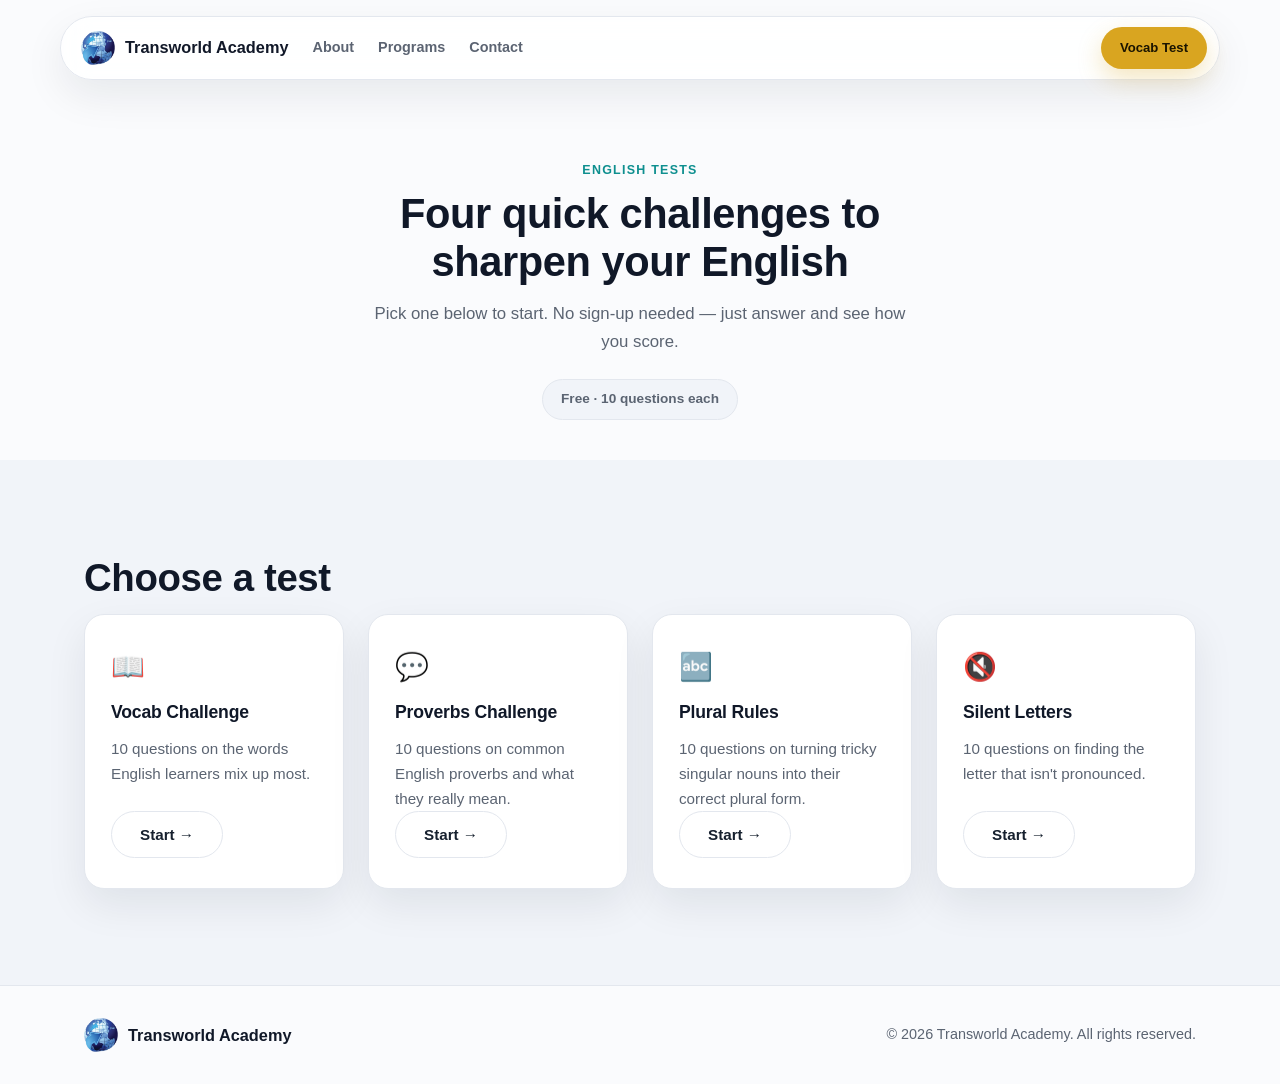
==== vocab-test.html @ 7d9bc0e9 "Add Vocab Test page: 4 quizzes sourced from word-collection data" ====
<!DOCTYPE html>
<html lang="en">
<head>
<meta charset="UTF-8">
<meta name="viewport" content="width=device-width, initial-scale=1.0">
<title>English Tests — Transworld Academy</title>
<meta name="description" content="Four free English tests from Transworld Academy — Vocab Challenge, Proverbs, Plural Rules, and Silent Letters. No sign-up needed.">
<link rel="icon" href="assets/logo.png">
<link rel="stylesheet" href="styles.css">
<link rel="stylesheet" href="quiz.css">
</head>
<body>

<header class="site-header" id="top">
  <div class="nav-pill">
    <a class="brand" href="index.html#top">
      <img src="assets/logo.png" alt="Transworld Academy logo">
      <span class="brand-name">Transworld Academy</span>
    </a>
    <nav class="main-nav">
      <a href="index.html#about">About</a>
      <a href="index.html#programs">Programs</a>
      <a href="index.html#contact">Contact</a>
    </nav>
    <a class="btn btn-primary btn-small" href="vocab-test.html">Vocab Test</a>
    <button class="nav-toggle" id="navToggle" aria-label="Toggle menu" aria-expanded="false">
      <span></span><span></span><span></span>
    </button>
  </div>
</header>

<main>
  <section class="section test-intro">
    <div class="container">
      <span class="section-tag">English Tests</span>
      <h1>Four quick challenges to sharpen your English</h1>
      <p class="section-lead">Pick one below to start. No sign-up needed — just answer and see how you score.</p>
      <span class="test-pill">Free · 10 questions each</span>
    </div>
  </section>

  <section class="section section-alt" id="pickerSection">
    <div class="container">
      <h2>Choose a test</h2>
      <div class="cards three-up test-picker" id="testPicker">
        <article class="bento-cell test-card" data-test="vocab">
          <span class="card-icon">📖</span>
          <h3>Vocab Challenge</h3>
          <p>10 questions on the words English learners mix up most.</p>
          <button class="btn btn-outline test-start">Start →</button>
        </article>
        <article class="bento-cell test-card" data-test="proverbs">
          <span class="card-icon">💬</span>
          <h3>Proverbs Challenge</h3>
          <p>10 questions on common English proverbs and what they really mean.</p>
          <button class="btn btn-outline test-start">Start →</button>
        </article>
        <article class="bento-cell test-card" data-test="plurals">
          <span class="card-icon">🔤</span>
          <h3>Plural Rules</h3>
          <p>10 questions on turning tricky singular nouns into their correct plural form.</p>
          <button class="btn btn-outline test-start">Start →</button>
        </article>
        <article class="bento-cell test-card" data-test="silent">
          <span class="card-icon">🔇</span>
          <h3>Silent Letters</h3>
          <p>10 questions on finding the letter that isn't pronounced.</p>
          <button class="btn btn-outline test-start">Start →</button>
        </article>
      </div>
    </div>
  </section>

  <section class="section quiz-section" id="quizSection" hidden>
    <div class="container quiz-container">
      <div class="quiz-meta">
        <span class="quiz-title" id="quizTitle"></span>
        <span class="quiz-progress" id="quizProgress">Question 1 of 10</span>
        <span class="quiz-score">Score: <span id="quizScore">0 / 0</span></span>
      </div>
      <div class="quiz-card">
        <p class="quiz-prompt" id="quizPrompt"></p>
        <div class="quiz-options" id="quizOptions"></div>
        <button class="btn btn-primary quiz-next" id="quizNext" hidden>Next question</button>
      </div>
    </div>
  </section>

  <section class="section results-section" id="resultsSection" hidden>
    <div class="container results-container">
      <span class="section-tag">Results</span>
      <h2>Here's how you did</h2>
      <div class="results-score" id="resultsScore">0 / 10</div>
      <p class="results-feedback" id="resultsFeedback"></p>
      <div class="results-actions">
        <button class="btn btn-outline" id="retryBtn">Try again</button>
        <button class="btn btn-outline" id="anotherTestBtn">Take another test</button>
        <a class="btn btn-primary" href="tel:+919892179575">Call to enroll</a>
      </div>
    </div>
  </section>
</main>

<footer class="site-footer">
  <div class="container footer-inner">
    <a class="brand" href="index.html#top">
      <img src="assets/logo.png" alt="Transworld Academy logo">
      <span class="brand-name">Transworld Academy</span>
    </a>
    <p>&copy; 2026 Transworld Academy. All rights reserved.</p>
  </div>
</footer>

<script src="script.js"></script>
<script src="assets/data/quiz-data.js"></script>
<script src="vocab-test.js"></script>
</body>
</html>
---- styles.css ----
:root {
  --bg: #fafbfd;
  --surface: #f1f4f9;
  --card: #ffffff;
  --ink-dark: #101828;
  --ink-darker: #0b1220;
  --border: #e3e7ee;
  --text: #16202e;
  --muted: #5b6472;
  --gold: #d9a520;
  --gold-dark: #b98717;
  --teal: #0e8f8f;
  --max-width: 1160px;
  --radius: 20px;
  --radius-sm: 12px;
  --shadow: 0 16px 40px rgba(16, 24, 40, 0.08);
  --shadow-lg: 0 24px 55px rgba(16, 24, 40, 0.12);
}

* {
  box-sizing: border-box;
}

html {
  scroll-behavior: smooth;
}

body {
  margin: 0;
  font-family: -apple-system, BlinkMacSystemFont, "Segoe UI", Roboto, Helvetica, Arial, sans-serif;
  background: var(--bg);
  color: var(--text);
  line-height: 1.65;
}

.container {
  max-width: var(--max-width);
  margin: 0 auto;
  padding: 0 24px;
}

h1, h2, h3 {
  line-height: 1.15;
  margin: 0 0 14px;
  letter-spacing: -0.01em;
  color: var(--ink-dark);
}

p {
  margin: 0 0 16px;
}

a {
  color: inherit;
}

img {
  max-width: 100%;
  display: block;
}

.accent-text {
  color: var(--gold-dark);
}

/* Buttons */
.btn {
  display: inline-flex;
  align-items: center;
  justify-content: center;
  padding: 14px 28px;
  border-radius: 999px;
  font-weight: 700;
  font-size: 0.95rem;
  text-decoration: none;
  transition: transform 0.15s ease, box-shadow 0.15s ease, background 0.15s ease, border-color 0.15s ease;
  border: 1px solid transparent;
  white-space: nowrap;
}

.btn-primary {
  background: var(--gold);
  color: #1a1400;
  box-shadow: 0 10px 24px rgba(217, 165, 32, 0.28);
}

.btn-primary:hover {
  background: var(--gold-dark);
  transform: translateY(-2px);
}

.btn-outline-light {
  background: transparent;
  color: var(--text);
  border-color: var(--border);
}

.btn-outline-light:hover {
  border-color: var(--gold-dark);
  color: var(--gold-dark);
  transform: translateY(-2px);
}

.btn-outline {
  background: transparent;
  color: var(--text);
  border-color: var(--border);
}

.btn-outline:hover {
  border-color: var(--gold-dark);
  color: var(--gold-dark);
  transform: translateY(-2px);
}

.btn-small {
  padding: 9px 18px;
  font-size: 0.82rem;
}

.btn-wide {
  width: 100%;
}

/* Header */
.site-header {
  position: sticky;
  top: 16px;
  z-index: 30;
  padding: 0 16px;
}

.nav-pill {
  max-width: var(--max-width);
  margin: 0 auto;
  display: flex;
  align-items: center;
  gap: 24px;
  background: rgba(255, 255, 255, 0.82);
  backdrop-filter: blur(14px);
  border: 1px solid var(--border);
  border-radius: 999px;
  padding: 10px 12px 10px 20px;
  box-shadow: var(--shadow);
}

.brand {
  display: flex;
  align-items: center;
  gap: 10px;
  text-decoration: none;
}

.brand img {
  width: 34px;
  height: 34px;
  object-fit: contain;
  border-radius: 8px;
}

.brand-name {
  font-weight: 800;
  font-size: 1.02rem;
  color: var(--ink-dark);
  white-space: nowrap;
}

.main-nav {
  display: flex;
  align-items: center;
  gap: 24px;
  margin-right: auto;
}

.main-nav a {
  text-decoration: none;
  color: var(--muted);
  font-weight: 600;
  font-size: 0.9rem;
}

.main-nav a:hover {
  color: var(--ink-dark);
}

.nav-toggle {
  display: none;
  flex-direction: column;
  justify-content: center;
  gap: 5px;
  width: 36px;
  height: 36px;
  background: none;
  border: none;
  cursor: pointer;
}

.nav-toggle span {
  display: block;
  height: 2px;
  background: var(--ink-dark);
  border-radius: 2px;
}

/* Hero */
.hero {
  padding: 64px 0 110px;
}

.hero-grid {
  display: grid;
  grid-template-columns: 1fr 1fr;
  gap: 48px;
  align-items: center;
}

.eyebrow {
  display: inline-block;
  font-size: 0.78rem;
  font-weight: 700;
  letter-spacing: 0.12em;
  text-transform: uppercase;
  color: var(--teal);
  margin-bottom: 18px;
}

.hero h1 {
  font-size: clamp(2.4rem, 4.4vw, 3.6rem);
  margin-bottom: 20px;
}

.hero-lead {
  font-size: 1.08rem;
  color: var(--muted);
  max-width: 480px;
  margin-bottom: 30px;
}

.hero-actions {
  display: flex;
  gap: 16px;
  flex-wrap: wrap;
}

.hero-visual {
  position: relative;
}

.hero-frame {
  border-radius: var(--radius);
  overflow: hidden;
  border: 1px solid var(--border);
  box-shadow: var(--shadow-lg);
  aspect-ratio: 4 / 5;
}

.hero-frame img {
  width: 100%;
  height: 100%;
  object-fit: cover;
}

.float-card {
  position: absolute;
  background: var(--card);
  border: 1px solid var(--border);
  border-radius: var(--radius-sm);
  padding: 14px 18px;
  box-shadow: var(--shadow-lg);
  display: flex;
  flex-direction: column;
  min-width: 110px;
}

.float-num {
  font-size: 1.4rem;
  font-weight: 800;
  color: var(--gold-dark);
}

.float-label {
  font-size: 0.72rem;
  color: var(--muted);
  font-weight: 600;
}

.float-card-1 { top: -22px; left: -22px; }
.float-card-2 { top: 20%; right: -28px; }
.float-card-3 { bottom: 18%; left: -28px; }
.float-card-4 { bottom: -22px; right: -18px; }

/* Sections */
.section {
  padding: 96px 0;
}

.section-alt {
  background: var(--surface);
}

.section-tag {
  display: inline-block;
  font-size: 0.78rem;
  font-weight: 700;
  letter-spacing: 0.1em;
  text-transform: uppercase;
  color: var(--teal);
  margin-bottom: 10px;
}

.section h2 {
  font-size: clamp(1.8rem, 3vw, 2.4rem);
  max-width: 640px;
}

.section-lead {
  color: var(--muted);
  max-width: 620px;
  font-size: 1.05rem;
}

/* About: intro + trainer side by side */
.about-grid {
  display: grid;
  grid-template-columns: 1.1fr 0.9fr;
  gap: 40px;
  align-items: center;
  margin-bottom: 48px;
}

.about-copy .section-lead {
  max-width: 100%;
  margin-bottom: 0;
}

.founder-card {
  background: linear-gradient(150deg, var(--card), var(--surface));
  border: 1px solid var(--border);
  border-top: 3px solid var(--gold);
  border-radius: var(--radius);
  padding: 32px;
  box-shadow: var(--shadow);
  display: flex;
  flex-direction: column;
  align-items: flex-start;
}

.founder-avatar {
  font-size: 2.2rem;
  background: rgba(217, 165, 32, 0.12);
  border-radius: 50%;
  width: 64px;
  height: 64px;
  display: flex;
  align-items: center;
  justify-content: center;
  margin-bottom: 14px;
}

.founder-role {
  display: block;
  color: var(--gold-dark);
  font-size: 0.82rem;
  font-weight: 700;
  margin-bottom: 12px;
}

.founder-card p {
  color: var(--muted);
  margin-bottom: 0;
}

/* Feature cards */
.cards.three-up {
  display: grid;
  grid-template-columns: repeat(auto-fit, minmax(260px, 1fr));
  gap: 24px;
}

.bento-cell {
  background: var(--card);
  border: 1px solid var(--border);
  border-radius: var(--radius);
  padding: 30px 26px;
  box-shadow: var(--shadow);
  transition: transform 0.2s ease, border-color 0.2s ease;
}

.bento-cell:hover {
  transform: translateY(-4px);
  border-color: var(--gold);
}

.card-icon {
  font-size: 1.7rem;
  display: inline-block;
  margin-bottom: 12px;
}

.bento-cell h3 {
  font-size: 1.1rem;
}

.bento-cell p {
  color: var(--muted);
  font-size: 0.95rem;
  margin-bottom: 0;
}

/* Programs */
.program-card {
  position: relative;
  background: var(--card);
  border: 1px solid var(--border);
  border-radius: var(--radius);
  padding: 34px 28px;
  display: flex;
  flex-direction: column;
  overflow: hidden;
  box-shadow: var(--shadow);
  transition: transform 0.2s ease, border-color 0.2s ease;
}

.program-card:hover {
  transform: translateY(-6px);
  border-color: var(--gold);
}

.program-card.featured {
  border-color: var(--gold);
  background: linear-gradient(160deg, rgba(217, 165, 32, 0.12), var(--card) 55%);
}

.popular-ribbon {
  position: absolute;
  top: 18px;
  right: -34px;
  transform: rotate(35deg);
  background: var(--gold);
  color: #1a1400;
  font-size: 0.72rem;
  font-weight: 800;
  padding: 5px 40px;
  letter-spacing: 0.04em;
}

.program-card h3 {
  font-size: 1.2rem;
}

.program-card p {
  color: var(--muted);
  font-size: 0.95rem;
}

.price {
  display: flex;
  align-items: baseline;
  gap: 10px;
  margin: 4px 0 22px;
}

.price-old {
  color: var(--muted);
  text-decoration: line-through;
  font-size: 0.95rem;
}

.price-new {
  font-size: 1.6rem;
  font-weight: 800;
  color: var(--gold-dark);
}

.program-card .btn {
  margin-top: auto;
}

/* Contact */
.contact-section {
  background: var(--surface);
}

.contact-inner {
  display: grid;
  grid-template-columns: 1.1fr 0.9fr;
  gap: 48px;
  align-items: center;
}

.contact-cta {
  position: relative;
  background: linear-gradient(160deg, var(--ink-dark), var(--ink-darker));
  border-radius: var(--radius);
  padding: 40px;
  text-align: center;
  overflow: hidden;
  box-shadow: var(--shadow-lg);
  color: #fff;
}

.contact-cta::before {
  content: "";
  position: absolute;
  width: 220px;
  height: 220px;
  background: radial-gradient(circle, rgba(217, 165, 32, 0.35), transparent 70%);
  top: -80px;
  right: -80px;
}

.contact-cta-label {
  display: block;
  font-size: 0.78rem;
  font-weight: 700;
  letter-spacing: 0.1em;
  text-transform: uppercase;
  color: var(--teal);
  margin-bottom: 10px;
}

.contact-phone {
  display: block;
  font-size: 2rem;
  font-weight: 800;
  color: var(--gold);
  text-decoration: none;
  margin-bottom: 10px;
}

.contact-location {
  color: rgba(255, 255, 255, 0.7);
  margin-bottom: 26px;
}

/* Footer */
.site-footer {
  border-top: 1px solid var(--border);
  padding: 32px 0;
}

.footer-inner {
  display: flex;
  align-items: center;
  justify-content: space-between;
  flex-wrap: wrap;
  gap: 12px;
}

.footer-inner p {
  margin: 0;
  color: var(--muted);
  font-size: 0.9rem;
}

/* Responsive */
@media (max-width: 900px) {
  .hero-grid {
    grid-template-columns: 1fr;
  }

  .hero-visual {
    order: -1;
    max-width: 420px;
    margin: 0 auto;
  }

  .contact-inner {
    grid-template-columns: 1fr;
  }

  .about-grid {
    grid-template-columns: 1fr;
  }
}

@media (max-width: 640px) {
  .main-nav {
    position: absolute;
    top: calc(100% + 12px);
    left: 16px;
    right: 16px;
    background: var(--card);
    border: 1px solid var(--border);
    border-radius: var(--radius-sm);
    flex-direction: column;
    align-items: flex-start;
    gap: 4px;
    padding: 14px 18px;
    display: none;
    box-shadow: var(--shadow-lg);
  }

  .main-nav.open {
    display: flex;
  }

  .main-nav a {
    padding: 8px 0;
    width: 100%;
  }

  .nav-toggle {
    display: flex;
  }

  .brand-name {
    display: none;
  }

  .float-card {
    min-width: 92px;
    padding: 10px 14px;
  }

  .float-num {
    font-size: 1.1rem;
  }
}
---- quiz.css ----
.test-intro {
  padding-bottom: 40px;
  text-align: center;
}

.test-intro .container {
  display: flex;
  flex-direction: column;
  align-items: center;
}

.test-intro h1 {
  font-size: clamp(1.9rem, 3.4vw, 2.6rem);
  max-width: 640px;
}

.test-intro .section-lead {
  max-width: 560px;
  margin-left: auto;
  margin-right: auto;
}

.test-pill {
  display: inline-block;
  margin-top: 8px;
  padding: 8px 18px;
  border-radius: 999px;
  background: var(--surface);
  border: 1px solid var(--border);
  color: var(--muted);
  font-size: 0.85rem;
  font-weight: 600;
}

/* Test picker cards */
.test-card {
  display: flex;
  flex-direction: column;
  cursor: pointer;
}

.test-card .test-start {
  margin-top: auto;
  align-self: flex-start;
}

/* Quiz */
.quiz-container {
  max-width: 720px;
}

.quiz-meta {
  display: flex;
  align-items: center;
  justify-content: space-between;
  flex-wrap: wrap;
  gap: 10px;
  margin-bottom: 20px;
  font-size: 0.9rem;
  color: var(--muted);
}

.quiz-title {
  font-weight: 700;
  color: var(--ink-dark);
}

.quiz-score {
  font-weight: 600;
}

.quiz-card {
  background: var(--card);
  border: 1px solid var(--border);
  border-radius: var(--radius);
  padding: 36px;
  box-shadow: var(--shadow);
}

.quiz-prompt {
  font-size: 1.2rem;
  font-weight: 600;
  color: var(--ink-dark);
  margin-bottom: 24px;
}

.quiz-options {
  display: grid;
  gap: 12px;
}

.quiz-option {
  display: block;
  width: 100%;
  text-align: left;
  padding: 14px 18px;
  border-radius: var(--radius-sm);
  border: 1px solid var(--border);
  background: var(--bg);
  font-size: 1rem;
  font-family: inherit;
  color: var(--text);
  cursor: pointer;
  transition: border-color 0.15s ease, background 0.15s ease, transform 0.1s ease;
}

.quiz-option:hover:not(:disabled) {
  border-color: var(--gold);
  transform: translateY(-1px);
}

.quiz-option:disabled {
  cursor: default;
}

.quiz-option.correct {
  border-color: #1f9d55;
  background: rgba(31, 157, 85, 0.1);
  font-weight: 700;
}

.quiz-option.incorrect {
  border-color: #d64545;
  background: rgba(214, 69, 69, 0.08);
}

.quiz-next {
  margin-top: 24px;
}

/* Results */
.results-container {
  text-align: center;
  max-width: 560px;
}

.results-score {
  font-size: 3rem;
  font-weight: 800;
  color: var(--gold-dark);
  margin: 8px 0 16px;
}

.results-feedback {
  color: var(--muted);
  font-size: 1.05rem;
  max-width: 480px;
  margin-left: auto;
  margin-right: auto;
}

.results-actions {
  display: flex;
  gap: 14px;
  justify-content: center;
  flex-wrap: wrap;
  margin-top: 24px;
}

@media (max-width: 640px) {
  .quiz-card {
    padding: 24px;
  }

  .quiz-prompt {
    font-size: 1.08rem;
  }
}
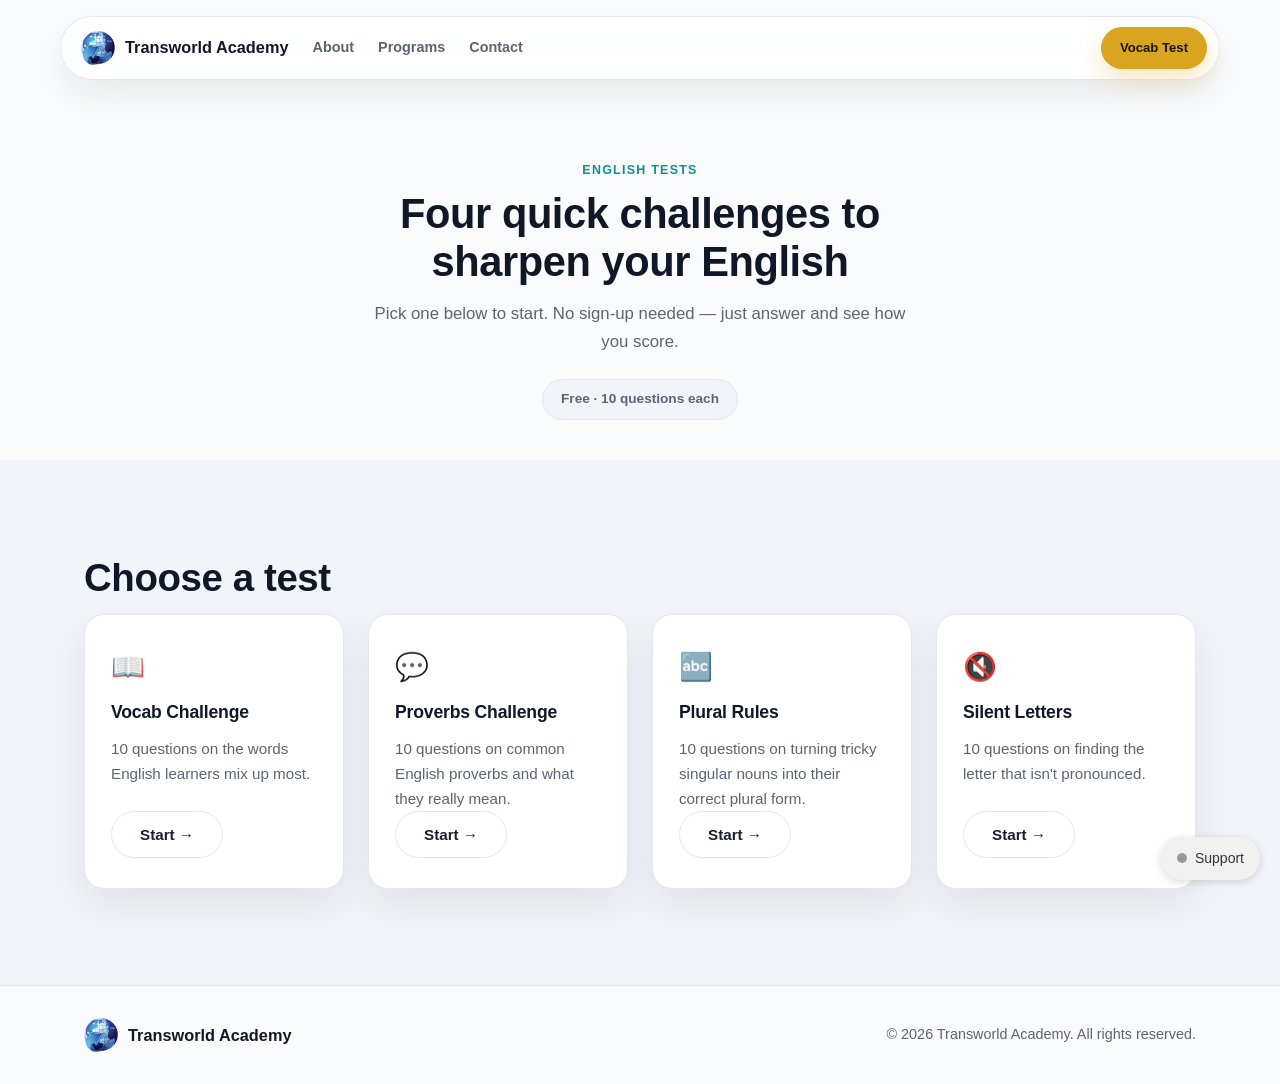
==== commit a321b684: "Add canonical tags for twacademy.in and Cykik live-chat widget" ====
--- a/vocab-test.html
+++ b/vocab-test.html
@@ -5,6 +5,7 @@
 <meta name="viewport" content="width=device-width, initial-scale=1.0">
 <title>English Tests — Transworld Academy</title>
 <meta name="description" content="Four free English tests from Transworld Academy — Vocab Challenge, Proverbs, Plural Rules, and Silent Letters. No sign-up needed.">
+<link rel="canonical" href="https://twacademy.in/vocab-test.html">
 <link rel="icon" href="assets/logo.png">
 <link rel="stylesheet" href="styles.css">
 <link rel="stylesheet" href="quiz.css">
@@ -81,7 +82,8 @@
       <div class="quiz-card">
         <p class="quiz-prompt" id="quizPrompt"></p>
         <div class="quiz-options" id="quizOptions"></div>
-        <button class="btn btn-primary quiz-next" id="quizNext" hidden>Next question</button>
+        <p class="quiz-explanation" id="quizExplanation" hidden></p>
+        <button class="btn btn-primary quiz-next" id="quizNext" hidden disabled>Next question</button>
       </div>
     </div>
   </section>
@@ -114,5 +116,38 @@
 <script src="script.js"></script>
 <script src="assets/data/quiz-data.js"></script>
 <script src="vocab-test.js"></script>
+<!-- CYKIK support button -->
+<div id="cykik-support-btn" onclick="Mibew.Objects.ChatPopups['6aa641c4b996efd7'].open();return false;" style="position:fixed;bottom:20px;right:20px;z-index:9999;display:inline-flex;align-items:center;gap:8px;padding:10px 16px;border-radius:999px;cursor:pointer;font-family:sans-serif;font-size:14px;box-shadow:0 2px 8px rgba(0,0,0,0.15);background:#f1f1f1;color:#333;transition:background .2s, color .2s;">
+	<span id="cykik-support-dot" style="width:10px;height:10px;border-radius:50%;background:#999;flex-shrink:0;"></span>
+	<span id="cykik-support-label">Support</span>
+</div>
+<script type="text/javascript" src="https://cykik.in/live-support/js/compiled/chat_popup.js"></script>
+<script type="text/javascript">
+Mibew.ChatPopup.init({"id":"6aa641c4b996efd7","url":"https:\/\/cykik.in\/live-support\/chat?locale=en","preferIFrame":true,"modSecurity":false,"forceSecure":false,"style":"","width":640,"height":480,"resizable":true,"styleLoader":"https:\/\/cykik.in\/live-support\/chat\/style\/popup"});
+(function() {
+	function updateStatus() {
+		fetch('https://cykik.in/wp-json/cykik/v1/support-status').then(function(r){ return r.json(); }).then(function(data) {
+			var dot = document.getElementById('cykik-support-dot');
+			var label = document.getElementById('cykik-support-label');
+			var btn = document.getElementById('cykik-support-btn');
+			if (!dot || !label || !btn) return;
+			if (data.online) {
+				dot.style.background = '#3B6D11';
+				label.textContent = 'Online';
+				btn.style.background = '#EAF3DE';
+				btn.style.color = '#173404';
+			} else {
+				dot.style.background = '#378ADD';
+				label.textContent = 'Leave a message';
+				btn.style.background = '#E6F1FB';
+				btn.style.color = '#042C53';
+			}
+		}).catch(function(){});
+	}
+	updateStatus();
+	setInterval(updateStatus, 20000);
+})();
+</script>
+<!-- / CYKIK support button -->
 </body>
 </html>
--- a/quiz.css
+++ b/quiz.css
@@ -128,10 +128,22 @@
   margin-top: 24px;
 }
 
+.quiz-explanation {
+  margin-top: 16px;
+  padding: 14px 16px;
+  border-radius: var(--radius-sm);
+  background: rgba(217, 165, 32, 0.1);
+  border: 1px solid rgba(217, 165, 32, 0.3);
+  color: var(--ink-dark);
+  font-size: 0.92rem;
+  animation: fade-in-up 0.25s ease both;
+}
+
 /* Results */
 .results-container {
   text-align: center;
   max-width: 560px;
+  animation: fade-in-scale 0.5s ease both;
 }
 
 .results-score {
@@ -139,6 +151,29 @@
   font-weight: 800;
   color: var(--gold-dark);
   margin: 8px 0 16px;
+  animation: fade-in-up 0.5s ease 0.15s both;
+}
+
+@keyframes fade-in-scale {
+  from {
+    opacity: 0;
+    transform: scale(0.92) translateY(8px);
+  }
+  to {
+    opacity: 1;
+    transform: scale(1) translateY(0);
+  }
+}
+
+@keyframes fade-in-up {
+  from {
+    opacity: 0;
+    transform: translateY(10px);
+  }
+  to {
+    opacity: 1;
+    transform: translateY(0);
+  }
 }
 
 .results-feedback {
